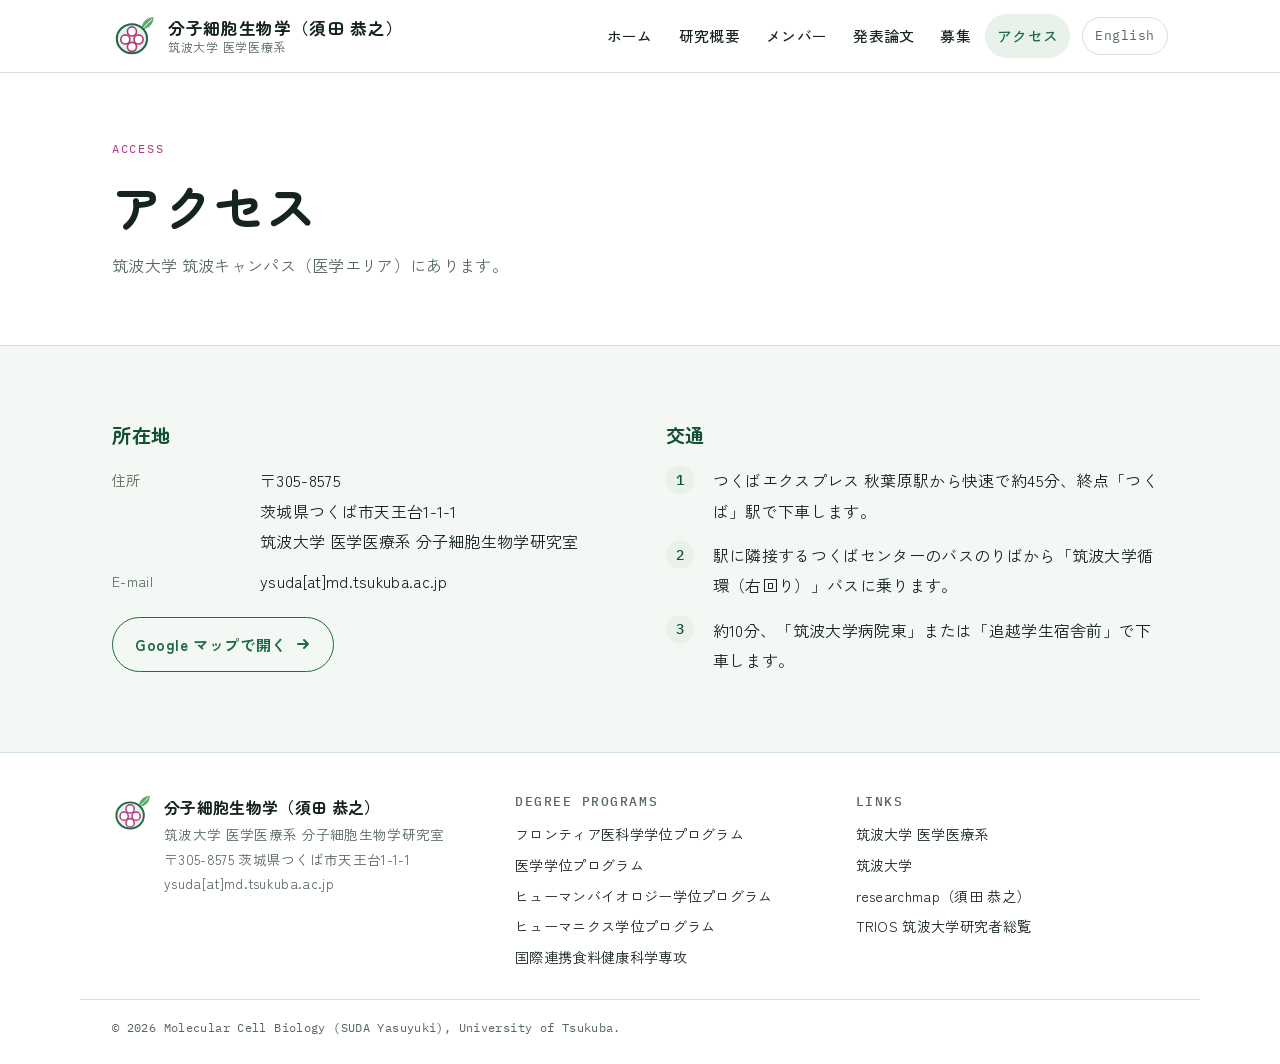
==== access.html @ 9ebbd8e5 "Add files via upload" ====
<!doctype html>
<html lang="ja">
<head>
<meta charset="utf-8">
<meta name="viewport" content="width=device-width, initial-scale=1, viewport-fit=cover">
<title>アクセス｜分子細胞生物学（須田 恭之）</title>
<meta name="claude:viewport-fit-sides" content="cover">
<meta name="description" content="筑波大学 医学医療系 分子細胞生物学（須田 恭之）。出芽酵母の配偶子形成をモデルに、細胞の若返りの仕組みを研究しています。">
<link rel="icon" href="favicon.svg" type="image/svg+xml">
<link rel="alternate" hreflang="en" href="access_en.html">
<link rel="preconnect" href="https://fonts.googleapis.com"><link rel="preconnect" href="https://fonts.gstatic.com" crossorigin><link rel="stylesheet" href="https://fonts.googleapis.com/css2?family=IBM+Plex+Mono:wght@400;500&family=Kosugi+Maru&family=Zen+Kaku+Gothic+New:wght@400;500;700&family=Zen+Maru+Gothic:wght@500;700&display=swap">
<link rel="stylesheet" href="style.css">
</head>
<body>
<a class="skip" href="#main">本文へスキップ</a>
<header class="site-header" data-menu="closed">
  <div class="wrap header-inner">
    <a class="brand" href="index.html"><svg class="brand-mark" viewBox="0 0 64 64" aria-hidden="true" focusable="false">
<path class="logo-leaf" d="M43.5 22.5C42.5 12 50 5.5 60.5 4.5C60.5 14.5 54 21.5 43.5 22.5Z"/>
<path class="logo-vein" d="M45.6 20.4Q52 13.2 58 7.6" fill="none" stroke-width="1.4" stroke-linecap="round"/>
<ellipse class="logo-cell" cx="29" cy="36" rx="22" ry="21" stroke-width="3"/>
<circle class="logo-spore" cx="29" cy="25.4" r="6.6" stroke-width="2.4"/>
<circle class="logo-spore" cx="19.4" cy="37" r="6.6" stroke-width="2.4"/>
<circle class="logo-spore" cx="38.6" cy="37" r="6.6" stroke-width="2.4"/>
<circle class="logo-spore" cx="29" cy="47.8" r="6.6" stroke-width="2.4"/>
</svg><span class="brand-text"><span class="brand-name">分子細胞生物学（須田 恭之）</span><span class="brand-sub">筑波大学 医学医療系</span></span></a>
    <button class="menu-btn" type="button" aria-controls="site-nav" aria-expanded="false" aria-label="メニュー"><svg class="i-open" viewBox="0 0 24 24" fill="none" stroke="currentColor" stroke-width="2" stroke-linecap="round" aria-hidden="true"><path d="M4 7h16M4 12h16M4 17h16"/></svg><svg class="i-close" viewBox="0 0 24 24" fill="none" stroke="currentColor" stroke-width="2" stroke-linecap="round" aria-hidden="true"><path d="M6 6l12 12M18 6L6 18"/></svg></button>
    <nav class="nav" id="site-nav" data-open="false" aria-label="メインメニュー">
      <ul class="nav-list"><li><a href="index.html">ホーム</a></li><li><a href="research.html">研究概要</a></li><li><a href="members.html">メンバー</a></li><li><a href="publications.html">発表論文</a></li><li><a href="join.html">募集</a></li><li><a href="access.html" aria-current="page">アクセス</a></li></ul>
      <a class="lang" href="access_en.html" hreflang="en" lang="en">English</a>
    </nav>
  </div>
</header>
<main id="main">
<section class="page-hero"><div class="wrap">
  <span class="eyebrow">Access</span><h1>アクセス</h1><p>筑波大学 筑波キャンパス（医学エリア）にあります。</p>
</div></section>
<section class="section"><div class="wrap cols-2">
  <div><h3 class="sub-title">所在地</h3>
    <dl class="dl">
      <dt>住所</dt><dd>〒305-8575<br>茨城県つくば市天王台1-1-1<br>筑波大学 医学医療系 分子細胞生物学研究室</dd>
      <dt>E-mail</dt><dd>ysuda[at]md.tsukuba.ac.jp</dd>
    </dl>
    <div class="btn-row" style="margin-top:20px"><a class="btn btn-ghost" href="https://www.google.com/maps/search/?api=1&query=%E7%AD%91%E6%B3%A2%E5%A4%A7%E5%AD%A6%20%E5%8C%BB%E5%AD%A6%E3%82%A8%E3%83%AA%E3%82%A2" target="_blank" rel="noopener">Google マップで開く <svg viewBox="0 0 16 16" fill="none" stroke="currentColor" stroke-width="2" stroke-linecap="round" stroke-linejoin="round" aria-hidden="true"><path d="M3 8h10M9 4l4 4-4 4"/></svg></a></div>
  </div>
  <div><h3 class="sub-title">交通</h3>
    <ol class="steps">
      <li><p>つくばエクスプレス 秋葉原駅から快速で約45分、終点「つくば」駅で下車します。</p></li>
      <li><p>駅に隣接するつくばセンターのバスのりばから「筑波大学循環（右回り）」バスに乗ります。</p></li>
      <li><p>約10分、「筑波大学病院東」または「追越学生宿舎前」で下車します。</p></li>
    </ol>
  </div>
</div></section>
</main>
<footer class="site-footer">
  <div class="wrap footer-grid">
    <div class="footer-brand"><svg class="brand-mark" viewBox="0 0 64 64" aria-hidden="true" focusable="false">
<path class="logo-leaf" d="M43.5 22.5C42.5 12 50 5.5 60.5 4.5C60.5 14.5 54 21.5 43.5 22.5Z"/>
<path class="logo-vein" d="M45.6 20.4Q52 13.2 58 7.6" fill="none" stroke-width="1.4" stroke-linecap="round"/>
<ellipse class="logo-cell" cx="29" cy="36" rx="22" ry="21" stroke-width="3"/>
<circle class="logo-spore" cx="29" cy="25.4" r="6.6" stroke-width="2.4"/>
<circle class="logo-spore" cx="19.4" cy="37" r="6.6" stroke-width="2.4"/>
<circle class="logo-spore" cx="38.6" cy="37" r="6.6" stroke-width="2.4"/>
<circle class="logo-spore" cx="29" cy="47.8" r="6.6" stroke-width="2.4"/>
</svg><address><strong>分子細胞生物学（須田 恭之）</strong>筑波大学 医学医療系 分子細胞生物学研究室<br>〒305-8575 茨城県つくば市天王台1-1-1<br>ysuda[at]md.tsukuba.ac.jp</address></div>
    <div class="footer-col"><h2>Degree programs</h2><ul><li><a href="https://www.md.tsukuba.ac.jp/FrontierSite/" target="_blank" rel="noopener">フロンティア医科学学位プログラム</a></li><li><a href="https://www.md.tsukuba.ac.jp/gradmed/" target="_blank" rel="noopener">医学学位プログラム</a></li><li><a href="https://hbp.tsukuba.ac.jp/" target="_blank" rel="noopener">ヒューマンバイオロジー学位プログラム</a></li><li><a href="https://g-sigma.edu.tsukuba.ac.jp/humanics/" target="_blank" rel="noopener">ヒューマニクス学位プログラム</a></li><li><a href="http://www.gip.tsukuba.ac.jp/" target="_blank" rel="noopener">国際連携食料健康科学専攻</a></li></ul></div>
    <div class="footer-col"><h2>Links</h2><ul><li><a href="https://www.md.tsukuba.ac.jp/top/" target="_blank" rel="noopener">筑波大学 医学医療系</a></li><li><a href="https://www.tsukuba.ac.jp/" target="_blank" rel="noopener">筑波大学</a></li><li><a href="https://researchmap.jp/yasu_suda/" target="_blank" rel="noopener">researchmap（須田 恭之）</a></li><li><a href="https://trios.tsukuba.ac.jp/researcher/0000003522" target="_blank" rel="noopener">TRIOS 筑波大学研究者総覧</a></li></ul></div>
  </div>
  <div class="wrap copyright">© 2026 Molecular Cell Biology (SUDA Yasuyuki), University of Tsukuba.</div>
</footer>
<script src="main.js"></script>
</body>
</html>
---- style.css ----
/* Layout: "specimen sheet" — calm white sheets on a pale leaf ground, one green identity,
   magenta used sparingly as in the lab's own two-colour micrographs (prospore membrane / septin). */
:root {
  --bg: #f4f8f4;
  --surface: #ffffff;
  --surface-2: #e8f2ea;
  --ink: #16241e;
  --muted: #55675d;
  --line: #d3e2d7;
  --green: #1e6a48;
  --green-strong: #134f35;
  --leaf: #5aad6c;
  --magenta: #b0397f;
  --on-green: #ffffff;
  --fig-bg: #ffffff;
  --fig-ink: #4b5c53;

  --font-display: "Zen Maru Gothic", "Hiragino Maru Gothic ProN", "Hiragino Sans", "Noto Sans JP", system-ui, sans-serif;
  --font-body: "Zen Kaku Gothic New", "Hiragino Sans", "Hiragino Kaku Gothic ProN", "Noto Sans JP", "Yu Gothic", system-ui, sans-serif;
  --font-mono: "IBM Plex Mono", ui-monospace, "SFMono-Regular", Menlo, Consolas, monospace;

  --step--1: 0.875rem;
  --step-0: 1rem;
  --step-1: 1.2rem;
  --step-2: 1.5rem;
  --step-3: clamp(1.75rem, 1.3rem + 1.6vw, 2.35rem);
  --step-4: clamp(2rem, 1.4rem + 2.6vw, 3.1rem);

  --wrap: 1120px;
  --radius: 14px;
}
@media (prefers-color-scheme: dark) {
  :root:not([data-theme="light"]) {
    --bg: #0d1612;
    --surface: #13201a;
    --surface-2: #1a2c24;
    --ink: #e3eee7;
    --muted: #9db2a6;
    --line: #293d33;
    --green: #82d1a0;
    --green-strong: #a9e2bd;
    --leaf: #6fc486;
    --magenta: #e88ac3;
    --on-green: #0d1612;
    --fig-bg: #ffffff;
    --fig-ink: #4b5c53;
    color-scheme: dark;
  }
}
:root[data-theme="dark"] {
  --bg: #0d1612;
  --surface: #13201a;
  --surface-2: #1a2c24;
  --ink: #e3eee7;
  --muted: #9db2a6;
  --line: #293d33;
  --green: #82d1a0;
  --green-strong: #a9e2bd;
  --leaf: #6fc486;
  --magenta: #e88ac3;
  --on-green: #0d1612;
  --fig-bg: #ffffff;
  --fig-ink: #4b5c53;
  color-scheme: dark;
}

*, *::before, *::after { box-sizing: border-box; }
html { -webkit-text-size-adjust: 100%; scroll-padding-top: 88px; }
body {
  margin: 0;
  background: var(--bg);
  color: var(--ink);
  font-family: var(--font-body);
  font-size: var(--step-0);
  line-height: 1.9;
  letter-spacing: 0.02em;
}
body::before {
  content: "";
  position: fixed;
  inset: 0 0 auto;
  height: env(safe-area-inset-top, 0px);
  z-index: 60;
  background: var(--surface);
}
img { max-width: 100%; height: auto; display: block; }
a { color: var(--green); text-underline-offset: 0.2em; text-decoration-thickness: 1px; }
a:hover { color: var(--green-strong); }
:focus-visible { outline: 3px solid var(--leaf); outline-offset: 2px; border-radius: 4px; }
h1, h2, h3, h4 { font-family: var(--font-display); line-height: 1.4; text-wrap: balance; margin: 0; letter-spacing: 0.03em; }
p { margin: 0; }
ul, ol { margin: 0; padding: 0; }

.skip {
  position: absolute; left: 12px; top: -48px; z-index: 100;
  background: var(--green); color: var(--on-green); padding: 8px 14px; border-radius: 8px;
}
.skip:focus { top: calc(8px + env(safe-area-inset-top, 0px)); }

.wrap {
  max-width: var(--wrap);
  margin-inline: auto;
  padding-left: max(16px, env(safe-area-inset-left, 0px));
  padding-right: max(16px, env(safe-area-inset-right, 0px));
}
@media (min-width: 720px) {
  .wrap {
    padding-left: max(32px, env(safe-area-inset-left, 0px));
    padding-right: max(32px, env(safe-area-inset-right, 0px));
  }
}

/* ---------- Header ---------- */
.site-header {
  position: sticky;
  top: env(safe-area-inset-top, 0px);
  z-index: 50;
  background: var(--surface);
  border-bottom: 1px solid var(--line);
}
.header-inner {
  display: flex; align-items: center; justify-content: space-between; gap: 16px;
  min-height: 72px;
}
.brand { display: flex; align-items: center; gap: 12px; text-decoration: none; color: var(--ink); min-width: 0; }
.brand:hover { color: var(--ink); }
.brand-mark { width: 44px; height: 44px; flex: none; }
.brand-text { display: flex; flex-direction: column; line-height: 1.35; min-width: 0; }
.brand-name { font-family: var(--font-display); font-weight: 700; font-size: 1.05rem; letter-spacing: 0.04em; }
.brand-sub { font-size: 0.75rem; color: var(--muted); letter-spacing: 0.06em; }

.nav { display: flex; align-items: center; gap: 4px; }
.nav-list { display: flex; list-style: none; gap: 2px; }
.nav-list a {
  display: block; padding: 8px 12px; border-radius: 999px;
  color: var(--ink); text-decoration: none; font-size: 0.92rem; font-weight: 500; white-space: nowrap;
}
.nav-list a:hover { background: var(--surface-2); color: var(--green-strong); }
.nav-list a[aria-current="page"] { color: var(--green); background: var(--surface-2); }
.lang {
  margin-left: 8px; padding: 6px 12px; border: 1px solid var(--line); border-radius: 999px;
  font-size: 0.8rem; font-family: var(--font-mono); text-decoration: none; color: var(--muted); letter-spacing: 0.04em; white-space: nowrap;
}
.lang:hover { border-color: var(--green); color: var(--green); }
.menu-btn {
  display: none; width: 44px; height: 44px; border: 1px solid var(--line); border-radius: 12px;
  background: var(--surface); color: var(--ink); cursor: pointer; align-items: center; justify-content: center;
}
.menu-btn svg { width: 22px; height: 22px; }
.menu-btn .i-close { display: none; }

@media (max-width: 1120px) {
  .menu-btn { display: inline-flex; }
  .nav {
    position: absolute; left: 0; right: 0; top: 100%;
    flex-direction: column; align-items: stretch; gap: 0;
    background: var(--surface); border-bottom: 1px solid var(--line);
    padding: 8px max(16px, env(safe-area-inset-right, 0px)) 16px max(16px, env(safe-area-inset-left, 0px));
    box-shadow: 0 12px 24px -16px rgb(0 0 0 / 0.25);
  }
  .nav[data-open="false"] { display: none; }
  .nav-list { flex-direction: column; }
  .nav-list a { border-radius: 10px; padding: 12px 14px; font-size: 1rem; }
  .lang { align-self: flex-start; margin: 10px 0 0 14px; }
  .site-header[data-menu="open"] .i-open { display: none; }
  .site-header[data-menu="open"] .i-close { display: block; }
}
@media (min-width: 1121px) {
  .nav[data-open] { display: flex; }
}

/* ---------- Generic sections ---------- */
main { display: block; }
.section { padding-block: clamp(48px, 6vw, 88px); }
.section + .section { border-top: 1px solid var(--line); }
.section-head { display: flex; flex-direction: column; gap: 6px; margin-bottom: clamp(24px, 3vw, 40px); }
.eyebrow {
  font-family: var(--font-mono); font-size: 0.78rem; letter-spacing: 0.14em; text-transform: uppercase;
  color: var(--magenta);
}
.section-title { font-size: var(--step-3); font-weight: 700; }
.lead { font-size: var(--step-1); color: var(--ink); max-width: 40em; line-height: 1.85; }
.prose { max-width: 42em; display: flex; flex-direction: column; gap: 1em; }
.prose strong { color: var(--green-strong); font-weight: 700; }
.muted { color: var(--muted); }

.page-hero { background: var(--surface); border-bottom: 1px solid var(--line); }
.page-hero .wrap { padding-block: clamp(36px, 5vw, 64px); display: flex; flex-direction: column; gap: 10px; }
.page-hero h1 { font-size: var(--step-4); font-weight: 700; }
.page-hero p { color: var(--muted); max-width: 44em; }

.btn-row { display: flex; flex-wrap: wrap; gap: 12px; }
.btn {
  display: inline-flex; align-items: center; gap: 8px;
  padding: 12px 22px; border-radius: 999px; font-weight: 700; font-size: 0.95rem;
  text-decoration: none; border: 1.5px solid var(--green); letter-spacing: 0.04em;
}
.btn-primary { background: var(--green); color: var(--on-green); }
.btn-primary:hover { background: var(--green-strong); border-color: var(--green-strong); color: var(--on-green); }
.btn-ghost { color: var(--green); background: transparent; }
.btn-ghost:hover { background: var(--surface-2); }
.btn svg { width: 16px; height: 16px; }

/* ---------- Home hero ---------- */
.hero { background: var(--surface); border-bottom: 1px solid var(--line); overflow: hidden; }
.hero-grid {
  display: grid; gap: clamp(28px, 4vw, 56px); align-items: center;
  padding-block: clamp(40px, 6vw, 84px);
}
@media (min-width: 900px) { .hero-grid { grid-template-columns: 1.2fr 0.8fr; } }
.hero-copy { display: flex; flex-direction: column; gap: 20px; min-width: 0; }
.hero-org { font-size: clamp(1.25rem, 0.9rem + 1.4vw, 1.8rem); color: var(--muted); letter-spacing: 0.06em; line-height: 1.5; }
.hero-org b { color: var(--green); font-weight: 700; }
.hero h1 { font-size: var(--step-4); font-weight: 700; line-height: 1.35; }
.hero h1 .accent { color: var(--green); }
.nw { white-space: nowrap; }
.hero-sub { font-size: var(--step-1); color: var(--muted); }

.figure {
  margin: 0; background: var(--fig-bg); border: 1px solid var(--line); border-radius: var(--radius);
  padding: clamp(12px, 2vw, 20px); display: flex; flex-direction: column; gap: 10px; min-width: 0;
}
.figure img { width: 100%; border-radius: 6px; }
.figure figcaption {
  font-size: var(--step--1); color: var(--fig-ink); display: flex; align-items: center; gap: 12px; flex-wrap: wrap;
  line-height: 1.6;
}

/* ---------- Home: about ---------- */
.about-grid { display: grid; gap: clamp(28px, 4vw, 56px); }
@media (min-width: 900px) { .about-grid { grid-template-columns: 1.2fr 1fr; align-items: start; } }
.views { display: flex; flex-direction: column; gap: 16px; }
.view {
  background: var(--surface); border: 1px solid var(--line); border-radius: var(--radius);
  padding: 22px 24px; display: flex; flex-direction: column; gap: 8px;
}
.view-label { font-family: var(--font-mono); font-size: 0.75rem; letter-spacing: 0.12em; color: var(--magenta); text-transform: uppercase; }
.view h3 { font-size: var(--step-1); color: var(--green-strong); }
.view p { color: var(--muted); font-size: 0.95rem; line-height: 1.8; }

.chips { display: flex; flex-wrap: wrap; gap: 8px; list-style: none; }
.chips li {
  padding: 4px 12px; border-radius: 999px; background: var(--surface-2); color: var(--green-strong);
  font-size: 0.85rem; font-weight: 500;
}
.kw { margin-top: 28px; display: flex; flex-direction: column; gap: 10px; }
.kw-title { font-size: 0.85rem; color: var(--muted); letter-spacing: 0.08em; }

/* ---------- News ---------- */
.news { list-style: none; border-top: 1px solid var(--line); }
.news li {
  display: grid; grid-template-columns: 7.5em 1fr; gap: 16px; padding: 16px 4px;
  border-bottom: 1px solid var(--line); align-items: baseline;
}
.news time { font-family: var(--font-mono); font-size: 0.85rem; color: var(--muted); font-variant-numeric: tabular-nums; }
.news .tag {
  display: inline-block; font-size: 0.72rem; padding: 1px 8px; border-radius: 4px; margin-right: 8px;
  border: 1px solid var(--green); color: var(--green); vertical-align: 2px; letter-spacing: 0.06em;
}
.news .tag.paper { border-color: var(--magenta); color: var(--magenta); }
@media (max-width: 560px) { .news li { grid-template-columns: 1fr; gap: 2px; } }

/* ---------- Join band ---------- */
.band { background: var(--green); color: var(--on-green); }
.band .wrap { padding-block: clamp(40px, 5vw, 64px); display: grid; gap: 24px; }
@media (min-width: 900px) { .band .wrap { grid-template-columns: 1.3fr 1fr; align-items: center; } }
.band h2 { font-size: var(--step-3); }
.band p { opacity: 0.92; }
.band .btn { background: var(--on-green); color: var(--green); border-color: var(--on-green); }
.band .btn:hover { opacity: 0.9; color: var(--green); }
.band-programs { list-style: none; display: flex; flex-direction: column; gap: 6px; font-size: 0.95rem; }
.band-programs li { display: flex; gap: 10px; align-items: baseline; }
.band-programs li::before { content: ""; width: 8px; height: 8px; border-radius: 50%; background: var(--on-green); opacity: 0.7; flex: none; transform: translateY(-1px); }

/* ---------- Research ---------- */
.theme { display: grid; gap: clamp(24px, 3.5vw, 48px); padding-block: clamp(40px, 5vw, 72px); border-top: 1px solid var(--line); }
.theme:first-of-type { border-top: 0; }
@media (min-width: 960px) {
  .theme { grid-template-columns: 1fr 1fr; align-items: start; }
  .theme.flip .theme-text { order: 2; }
  .theme.single { grid-template-columns: 1fr; }
}
.theme-text { display: flex; flex-direction: column; gap: 14px; min-width: 0; }
.theme-num { font-family: var(--font-mono); font-size: 0.8rem; color: var(--magenta); letter-spacing: 0.12em; }
.theme h2 { font-size: var(--step-2); }
.theme h2 small { display: block; font-family: var(--font-body); font-size: 0.85rem; color: var(--muted); font-weight: 400; letter-spacing: 0.04em; margin-top: 4px; }
.question {
  font-family: var(--font-display); font-weight: 700; color: var(--green-strong);
  font-size: 1.05rem; border-left: 3px solid var(--leaf); padding-left: 14px; line-height: 1.7;
}
.refs { list-style: none; display: flex; flex-direction: column; gap: 6px; font-size: 0.88rem; color: var(--muted); }
.refs li { padding-left: 1.7em; position: relative; line-height: 1.6; }
.refs li::before { content: "—"; position: absolute; left: 0; color: var(--leaf); }
.refs i { font-style: italic; }

.grants { list-style: none; display: grid; gap: 12px; }
@media (min-width: 760px) { .grants { grid-template-columns: 1fr 1fr; } }
.grants li {
  background: var(--surface); border: 1px solid var(--line); border-radius: 12px; padding: 16px 18px;
  display: flex; flex-direction: column; gap: 4px;
}
.grants .g-meta { font-size: 0.8rem; color: var(--muted); font-family: var(--font-mono); letter-spacing: 0.02em; }
.grants .g-title { font-weight: 500; line-height: 1.6; }

/* ---------- Members ---------- */
.pi { display: grid; gap: clamp(24px, 4vw, 48px); }
@media (min-width: 820px) { .pi { grid-template-columns: 240px 1fr; align-items: start; } }
.pi-photo { border-radius: var(--radius); overflow: hidden; border: 1px solid var(--line); max-width: 240px; background: var(--fig-bg); }
.pi-photo img { width: 100%; }
.pi-body { display: flex; flex-direction: column; gap: 18px; min-width: 0; }
.pi-role { font-size: 0.9rem; color: var(--magenta); letter-spacing: 0.1em; font-family: var(--font-mono); }
.pi-name { font-size: var(--step-3); font-family: "Kosugi Maru", var(--font-display); font-weight: 400; letter-spacing: 0.06em; }
.pi-name .pi-title { font-size: 0.67em; margin-left: 0.6em; letter-spacing: 0.08em; white-space: nowrap; }
.pi-name .pi-en { display: block; font-size: 1rem; color: var(--muted); font-family: var(--font-body); font-weight: 400; letter-spacing: 0.08em; margin-top: 2px; }
.dl { display: grid; grid-template-columns: 8em 1fr; gap: 10px 20px; margin: 0; }
.dl dt { color: var(--muted); font-size: 0.88rem; padding-top: 2px; }
.dl dd { margin: 0; min-width: 0; overflow-wrap: anywhere; }
@media (max-width: 560px) { .dl { grid-template-columns: 1fr; gap: 2px; } .dl dd { margin-bottom: 10px; } }

.timeline { list-style: none; border-left: 2px solid var(--line); display: flex; flex-direction: column; gap: 12px; margin-left: 6px; }
.timeline li { padding-left: 20px; position: relative; display: grid; grid-template-columns: 9.5em 1fr; gap: 12px; }
.timeline li::before { content: ""; position: absolute; left: -7px; top: 0.7em; width: 12px; height: 12px; border-radius: 50%; background: var(--surface); border: 2px solid var(--leaf); }
.timeline time { font-family: var(--font-mono); font-size: 0.85rem; color: var(--muted); font-variant-numeric: tabular-nums; padding-top: 2px; }
@media (max-width: 560px) { .timeline li { grid-template-columns: 1fr; gap: 0; } }

.cols-2 { display: grid; gap: clamp(28px, 4vw, 56px); }
@media (min-width: 900px) { .cols-2 { grid-template-columns: 1fr 1fr; } }
.sub-title { font-size: var(--step-1); margin-bottom: 16px; color: var(--green-strong); }

.note-box {
  background: var(--surface-2); border-radius: var(--radius); padding: 24px 26px;
  display: flex; flex-direction: column; gap: 12px;
}

/* ---------- Publications ---------- */
.featured { display: grid; gap: 16px; }
@media (min-width: 820px) { .featured { grid-template-columns: 1fr 1fr; } }
.feat {
  background: var(--surface); border: 1px solid var(--line); border-radius: var(--radius);
  padding: 22px 24px; display: flex; flex-direction: column; gap: 10px;
}
.feat-journal { font-family: var(--font-mono); font-size: 0.8rem; color: var(--magenta); letter-spacing: 0.04em; }
.feat h3 { font-size: 1.02rem; line-height: 1.6; font-family: var(--font-body); font-weight: 700; }
.feat p { color: var(--muted); font-size: 0.92rem; line-height: 1.8; }
.feat a { font-size: 0.88rem; }

.filters { display: flex; flex-wrap: wrap; gap: 8px; margin-bottom: 24px; }
.filters button {
  font: inherit; font-size: 0.9rem; padding: 6px 16px; border-radius: 999px; cursor: pointer;
  border: 1px solid var(--line); background: var(--surface); color: var(--ink);
}
.filters button[aria-pressed="true"] { background: var(--green); border-color: var(--green); color: var(--on-green); }
.filters .count { font-family: var(--font-mono); font-size: 0.8em; opacity: 0.75; margin-left: 4px; }

.year-group { display: grid; gap: 12px; padding-block: 18px; border-top: 1px solid var(--line); }
@media (min-width: 760px) { .year-group { grid-template-columns: 6em 1fr; gap: 24px; } }
.year { font-family: var(--font-mono); font-size: 1.1rem; color: var(--green); font-weight: 500; }
.pubs { list-style: none; display: flex; flex-direction: column; gap: 16px; min-width: 0; }
.pub { display: grid; grid-template-columns: 2.6em 1fr; gap: 8px; line-height: 1.7; font-size: 0.95rem; }
.pub-no { font-family: var(--font-mono); color: var(--muted); font-size: 0.82rem; padding-top: 3px; font-variant-numeric: tabular-nums; }
.pub-body { min-width: 0; overflow-wrap: anywhere; }
.pub-authors { color: var(--muted); font-size: 0.88rem; }
.pub-authors b { color: var(--ink); font-weight: 700; }
.pub-title { display: block; font-weight: 500; }
.pub-meta { font-size: 0.88rem; color: var(--muted); }
.pub-meta i { color: var(--ink); }
.pub-type {
  display: inline-block; font-size: 0.7rem; padding: 0 7px; border-radius: 4px; margin-left: 6px;
  border: 1px solid var(--magenta); color: var(--magenta); vertical-align: 1px; letter-spacing: 0.04em;
}
.pub-link { font-family: var(--font-mono); font-size: 0.8rem; margin-left: 6px; }

/* ---------- Join ---------- */
.table-wrap { overflow-x: auto; border: 1px solid var(--line); border-radius: var(--radius); background: var(--surface); }
table { border-collapse: collapse; width: 100%; min-width: 620px; font-size: 0.95rem; }
th, td { text-align: left; padding: 14px 18px; border-bottom: 1px solid var(--line); vertical-align: top; line-height: 1.6; }
th { font-size: 0.82rem; color: var(--muted); font-weight: 500; background: var(--surface-2); letter-spacing: 0.06em; }
tr:last-child td { border-bottom: 0; }
td a { font-weight: 500; }

.learn { display: grid; gap: 16px; list-style: none; }
@media (min-width: 820px) { .learn { grid-template-columns: repeat(3, 1fr); } }
.learn li { background: var(--surface); border: 1px solid var(--line); border-radius: var(--radius); padding: 22px; display: flex; flex-direction: column; gap: 8px; }
.learn h3 { font-size: 1.05rem; color: var(--green-strong); }
.learn p { color: var(--muted); font-size: 0.92rem; line-height: 1.8; }

.contact {
  display: flex; flex-wrap: wrap; align-items: center; gap: 12px 16px;
  background: var(--surface); border: 1px solid var(--line); border-radius: var(--radius); padding: 18px 22px;
}
.contact code { font-family: var(--font-mono); font-size: 1rem; color: var(--ink); overflow-wrap: anywhere; }
.copy-btn {
  font: inherit; font-size: 0.85rem; padding: 6px 14px; border-radius: 999px; cursor: pointer;
  border: 1px solid var(--green); color: var(--green); background: transparent;
}
.copy-btn:hover { background: var(--surface-2); }

/* ---------- Access ---------- */
.steps { list-style: none; display: flex; flex-direction: column; gap: 14px; counter-reset: s; }
.steps li { display: grid; grid-template-columns: 2.2em 1fr; gap: 12px; align-items: start; counter-increment: s; }
.steps li::before {
  content: counter(s); width: 2em; height: 2em; border-radius: 50%; background: var(--surface-2); color: var(--green-strong);
  display: grid; place-items: center; font-family: var(--font-mono); font-size: 0.9rem; font-weight: 500;
}

/* ---------- Footer ---------- */
.site-footer { background: var(--surface); border-top: 1px solid var(--line); margin-top: 0; }
.footer-grid { display: grid; gap: 28px; padding-block: 40px 28px; }
@media (min-width: 900px) { .footer-grid { grid-template-columns: 1.2fr 1fr 1fr; } }
.footer-brand { display: flex; gap: 12px; align-items: flex-start; }
.footer-brand .brand-mark { width: 40px; height: 40px; }
.footer-brand address { font-style: normal; font-size: 0.85rem; color: var(--muted); line-height: 1.8; }
.footer-brand strong { display: block; color: var(--ink); font-family: var(--font-display); font-size: 1rem; }
.footer-col h2 { font-size: 0.8rem; font-family: var(--font-mono); letter-spacing: 0.12em; color: var(--muted); text-transform: uppercase; margin-bottom: 10px; font-weight: 500; }
.footer-col ul { list-style: none; display: flex; flex-direction: column; gap: 4px; font-size: 0.88rem; }
.footer-col a { color: var(--ink); text-decoration: none; }
.footer-col a:hover { color: var(--green); text-decoration: underline; }
.copyright { border-top: 1px solid var(--line); padding-block: 16px 24px; font-size: 0.78rem; color: var(--muted); font-family: var(--font-mono); letter-spacing: 0.03em; }

/* Logo colours (inline SVG) */
.logo-cell { fill: var(--surface-2); stroke: var(--green); }
.logo-spore { fill: var(--surface); stroke: var(--magenta); }
.logo-leaf { fill: var(--leaf); }
.logo-vein { stroke: var(--surface); }

@media (prefers-reduced-motion: reduce) {
  * { scroll-behavior: auto !important; transition: none !important; animation: none !important; }
}

/* Lab member cards (rendered only when MEMBERS has entries) */
.member-group + .member-group { margin-top: 32px; }
.member-grid { list-style: none; display: grid; gap: 16px; grid-template-columns: repeat(auto-fill, minmax(240px, 1fr)); }
.member {
  background: var(--surface); border: 1px solid var(--line); border-radius: var(--radius);
  padding: 18px; display: flex; gap: 14px; align-items: flex-start;
}
.member img, .member-initial { width: 64px; height: 64px; border-radius: 50%; object-fit: cover; flex: none; }
.member-initial { display: grid; place-items: center; background: var(--surface-2); color: var(--green-strong); font-family: var(--font-display); font-weight: 700; font-size: 1.4rem; }
.member h4 { font-size: 1.05rem; }
.member-role { font-size: 0.78rem; color: var(--magenta); letter-spacing: 0.06em; }
.member-sub { display: block; font-size: 0.82rem; color: var(--muted); }
.member p { font-size: 0.88rem; color: var(--muted); margin-top: 4px; line-height: 1.7; }

/* Hero animation (sporulation) */
.figure-anim { align-items: center; }
.figure-anim figcaption { align-self: stretch; }
.anim-frame { position: relative; width: min(100%, 320px); }
.anim-frame video { display: block; width: 100%; height: auto; aspect-ratio: 576 / 770; }
.anim-toggle {
  position: absolute; right: 0; bottom: 0;
  font: inherit; font-size: 0.75rem; line-height: 1.4; padding: 4px 12px; border-radius: 999px; cursor: pointer;
  border: 1px solid var(--fig-ink); background: var(--fig-bg); color: var(--fig-ink);
}
.anim-toggle:hover { background: #eef4ef; }

/* Press releases */
.press-list { list-style: none; border-top: 1px solid var(--line); }
.press-list li { display: grid; grid-template-columns: 7.5em 1fr; gap: 16px; padding: 14px 4px; border-bottom: 1px solid var(--line); align-items: baseline; }
.press-list time { font-family: var(--font-mono); font-size: 0.85rem; color: var(--muted); font-variant-numeric: tabular-nums; }
.press-list a { font-weight: 500; line-height: 1.7; }
.press-meta { display: block; font-size: 0.85rem; color: var(--muted); margin-top: 2px; }
@media (max-width: 560px) { .press-list li { grid-template-columns: 1fr; gap: 2px; } }
.feat-links { display: flex; flex-wrap: wrap; gap: 6px 18px; margin-top: auto; }
.feat-links a { font-size: 0.88rem; }
.pub-pr { white-space: nowrap; }

.pub-collab { display: block; font-size: 0.82rem; color: var(--green-strong); margin-top: 2px; }
.pub-collab::before { content: ""; display: inline-block; width: 6px; height: 6px; border-radius: 50%; background: var(--leaf); margin-right: 8px; vertical-align: 2px; }
.pub-legend { font-size: 0.85rem; color: var(--muted); margin-bottom: 14px; }
.pub-legend b { color: var(--ink); }

/* Filter buttons + corresponding-author legend on one row, legend at the right end */
.list-toolbar { display: flex; flex-wrap: wrap; align-items: flex-end; justify-content: space-between; gap: 10px 24px; margin-bottom: 14px; }
.list-toolbar .filters { margin-bottom: 0; }
.list-toolbar .pub-legend { margin: 0 0 0 auto; text-align: right; }
@media (max-width: 560px) { .list-toolbar .pub-legend { margin-left: 0; text-align: left; } }
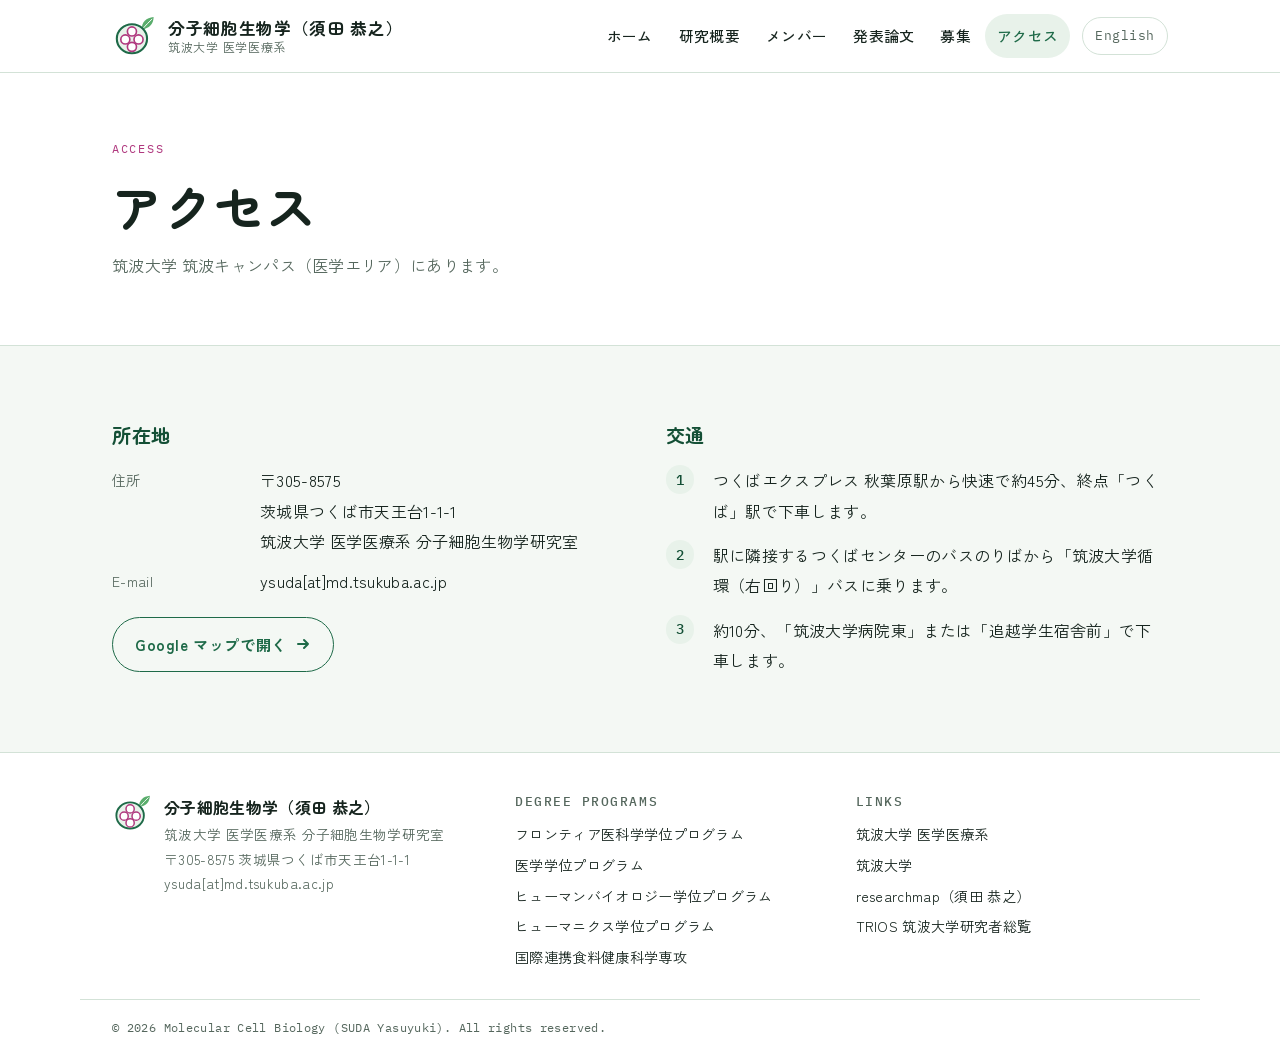
==== commit 63c50c21: "Add files via upload 文章を修正" ====
--- a/access.html
+++ b/access.html
@@ -66,7 +66,7 @@
     <div class="footer-col"><h2>Degree programs</h2><ul><li><a href="https://www.md.tsukuba.ac.jp/FrontierSite/" target="_blank" rel="noopener">フロンティア医科学学位プログラム</a></li><li><a href="https://www.md.tsukuba.ac.jp/gradmed/" target="_blank" rel="noopener">医学学位プログラム</a></li><li><a href="https://hbp.tsukuba.ac.jp/" target="_blank" rel="noopener">ヒューマンバイオロジー学位プログラム</a></li><li><a href="https://g-sigma.edu.tsukuba.ac.jp/humanics/" target="_blank" rel="noopener">ヒューマニクス学位プログラム</a></li><li><a href="http://www.gip.tsukuba.ac.jp/" target="_blank" rel="noopener">国際連携食料健康科学専攻</a></li></ul></div>
     <div class="footer-col"><h2>Links</h2><ul><li><a href="https://www.md.tsukuba.ac.jp/top/" target="_blank" rel="noopener">筑波大学 医学医療系</a></li><li><a href="https://www.tsukuba.ac.jp/" target="_blank" rel="noopener">筑波大学</a></li><li><a href="https://researchmap.jp/yasu_suda/" target="_blank" rel="noopener">researchmap（須田 恭之）</a></li><li><a href="https://trios.tsukuba.ac.jp/researcher/0000003522" target="_blank" rel="noopener">TRIOS 筑波大学研究者総覧</a></li></ul></div>
   </div>
-  <div class="wrap copyright">© 2026 Molecular Cell Biology (SUDA Yasuyuki), University of Tsukuba.</div>
+  <div class="wrap copyright">© 2026 Molecular Cell Biology (SUDA Yasuyuki). All rights reserved.</div>
 </footer>
 <script src="main.js"></script>
 </body>
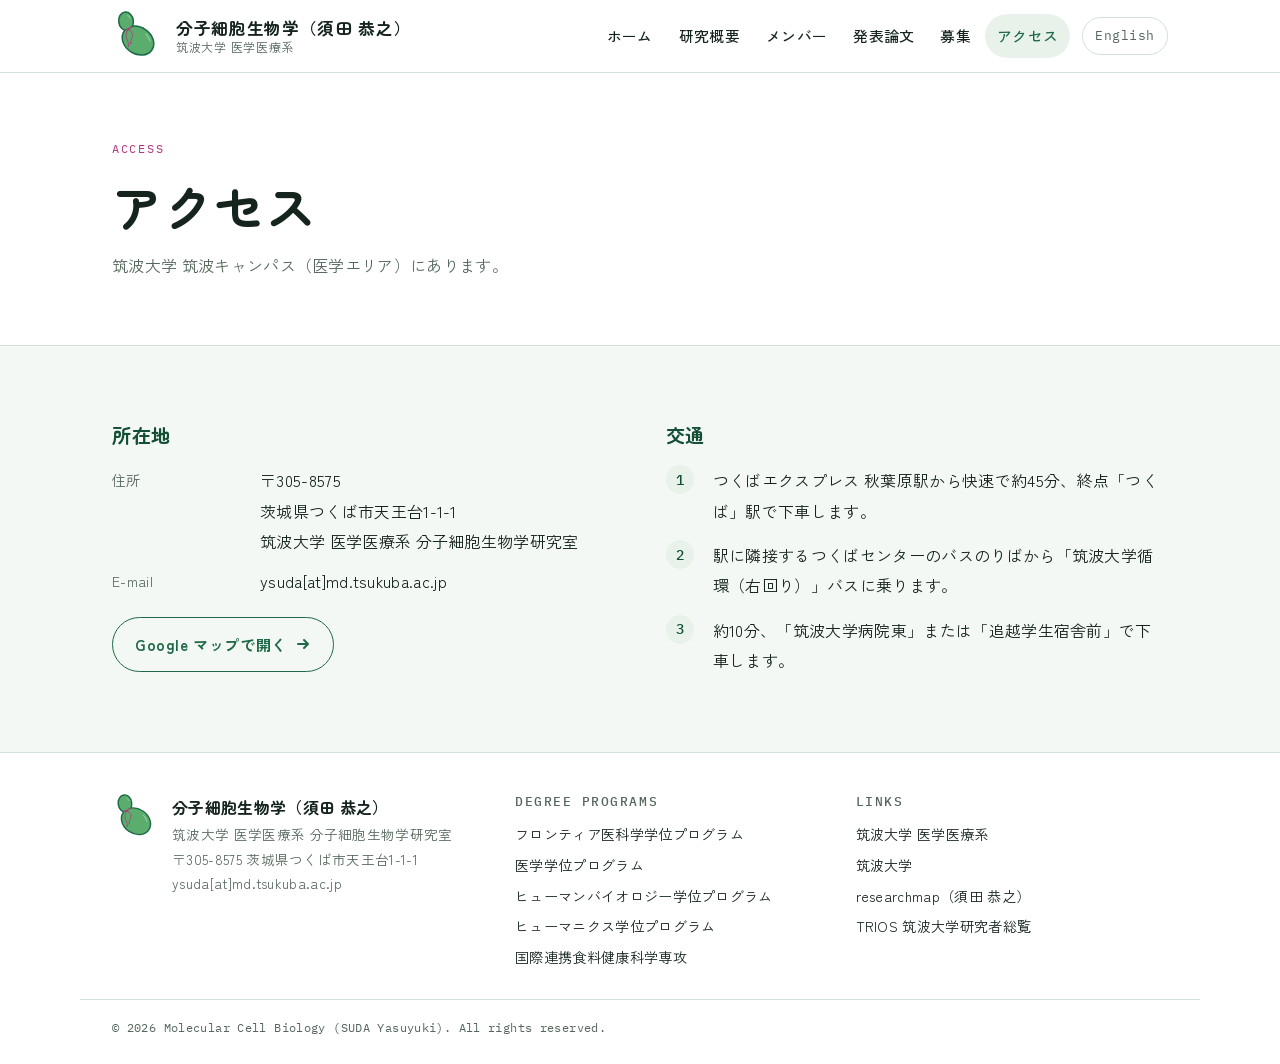
==== commit 5f7fcf2b: "Add files via upload" ====
--- a/access.html
+++ b/access.html
@@ -15,14 +15,17 @@
 <a class="skip" href="#main">本文へスキップ</a>
 <header class="site-header" data-menu="closed">
   <div class="wrap header-inner">
-    <a class="brand" href="index.html"><svg class="brand-mark" viewBox="0 0 64 64" aria-hidden="true" focusable="false">
-<path class="logo-leaf" d="M43.5 22.5C42.5 12 50 5.5 60.5 4.5C60.5 14.5 54 21.5 43.5 22.5Z"/>
-<path class="logo-vein" d="M45.6 20.4Q52 13.2 58 7.6" fill="none" stroke-width="1.4" stroke-linecap="round"/>
-<ellipse class="logo-cell" cx="29" cy="36" rx="22" ry="21" stroke-width="3"/>
-<circle class="logo-spore" cx="29" cy="25.4" r="6.6" stroke-width="2.4"/>
-<circle class="logo-spore" cx="19.4" cy="37" r="6.6" stroke-width="2.4"/>
-<circle class="logo-spore" cx="38.6" cy="37" r="6.6" stroke-width="2.4"/>
-<circle class="logo-spore" cx="29" cy="47.8" r="6.6" stroke-width="2.4"/>
+    <a class="brand" href="index.html"><svg class="brand-mark" aria-hidden="true" focusable="false" xmlns="http://www.w3.org/2000/svg" viewBox="-55.75 -37.41 305.65 305.65">
+<g>
+<g fill="#1e6a48" stroke="#1e6a48" stroke-width="18.0" stroke-linejoin="round"><ellipse cx="26.617439823902934" cy="28.646310215102698" rx="38.78" ry="49.65" transform="rotate(-7.082 26.617439823902934 28.646310215102698)"/><ellipse cx="97.07" cy="142.35" rx="93.93" ry="74.01" transform="rotate(34.011 97.07 142.35)"/></g>
+<g fill="#5aad6c"><ellipse cx="26.617439823902934" cy="28.646310215102698" rx="38.78" ry="49.65" transform="rotate(-7.082 26.617439823902934 28.646310215102698)"/><ellipse cx="97.07" cy="142.35" rx="93.93" ry="74.01" transform="rotate(34.011 97.07 142.35)"/></g>
+<path d="M142.41 103.08 L143.97 104.59 L145.48 106.13 L146.95 107.70 L148.38 109.31 L149.77 110.93 L151.11 112.59 L152.41 114.27 L153.66 115.98 L154.86 117.70 L156.01 119.45 L157.11 121.22 L158.16 123.00 L159.16 124.80 L160.11 126.62 L161.01 128.45 L161.85 130.29 L162.63 132.14 L163.36 134.00 L164.03 135.87 L164.65 137.74 L165.21 139.62 L165.71 141.50 L166.16 143.38 L166.54 145.26" fill="none" stroke="#ffffff" stroke-opacity="0.35" stroke-width="7" stroke-linecap="round"/><path d="M35.99 -5.21 L36.78 -4.79 L37.56 -4.34 L38.33 -3.86 L39.09 -3.35 L39.84 -2.82 L40.58 -2.26 L41.31 -1.68 L42.02 -1.07 L42.73 -0.43 L43.42 0.23 L44.09 0.91 L44.75 1.62 L45.39 2.35 L46.02 3.10 L46.64 3.88 L47.23 4.67 L47.81 5.49 L48.37 6.32 L48.91 7.18 L49.43 8.05 L49.94 8.94 L50.42 9.85 L50.88 10.77 L51.33 11.71" fill="none" stroke="#ffffff" stroke-opacity="0.35" stroke-width="6" stroke-linecap="round"/>
+<path d="M24.64 78.68Q45.01 76.49 58.25 60.86" fill="none" stroke="#b0397f" stroke-width="8" stroke-linecap="round"/>
+<path d="M36.36 79.24C26.36 94.24 24.36 116.24 30.36 132.24C35.36 144.24 42.36 152.24 40.36 166.24" fill="none" stroke="#b0397f" stroke-width="5" stroke-linecap="round"/>
+<path d="M41.36 79.24C58.36 84.24 68.36 100.24 64.36 118.24C61.36 130.24 52.36 136.24 54.36 150.24" fill="none" stroke="#b0397f" stroke-width="5" stroke-linecap="round"/>
+<ellipse cx="38.36" cy="76.24" rx="7.4" ry="6.2" fill="#b0397f"/>
+<path d="M40.36 164.24l-5 14h10z" fill="#b0397f"/><path d="M54.36 148.24l-5 14h10z" fill="#b0397f"/>
+</g>
 </svg><span class="brand-text"><span class="brand-name">分子細胞生物学（須田 恭之）</span><span class="brand-sub">筑波大学 医学医療系</span></span></a>
     <button class="menu-btn" type="button" aria-controls="site-nav" aria-expanded="false" aria-label="メニュー"><svg class="i-open" viewBox="0 0 24 24" fill="none" stroke="currentColor" stroke-width="2" stroke-linecap="round" aria-hidden="true"><path d="M4 7h16M4 12h16M4 17h16"/></svg><svg class="i-close" viewBox="0 0 24 24" fill="none" stroke="currentColor" stroke-width="2" stroke-linecap="round" aria-hidden="true"><path d="M6 6l12 12M18 6L6 18"/></svg></button>
     <nav class="nav" id="site-nav" data-open="false" aria-label="メインメニュー">
@@ -54,14 +57,17 @@
 </main>
 <footer class="site-footer">
   <div class="wrap footer-grid">
-    <div class="footer-brand"><svg class="brand-mark" viewBox="0 0 64 64" aria-hidden="true" focusable="false">
-<path class="logo-leaf" d="M43.5 22.5C42.5 12 50 5.5 60.5 4.5C60.5 14.5 54 21.5 43.5 22.5Z"/>
-<path class="logo-vein" d="M45.6 20.4Q52 13.2 58 7.6" fill="none" stroke-width="1.4" stroke-linecap="round"/>
-<ellipse class="logo-cell" cx="29" cy="36" rx="22" ry="21" stroke-width="3"/>
-<circle class="logo-spore" cx="29" cy="25.4" r="6.6" stroke-width="2.4"/>
-<circle class="logo-spore" cx="19.4" cy="37" r="6.6" stroke-width="2.4"/>
-<circle class="logo-spore" cx="38.6" cy="37" r="6.6" stroke-width="2.4"/>
-<circle class="logo-spore" cx="29" cy="47.8" r="6.6" stroke-width="2.4"/>
+    <div class="footer-brand"><svg class="brand-mark" aria-hidden="true" focusable="false" xmlns="http://www.w3.org/2000/svg" viewBox="-55.75 -37.41 305.65 305.65">
+<g>
+<g fill="#1e6a48" stroke="#1e6a48" stroke-width="18.0" stroke-linejoin="round"><ellipse cx="26.617439823902934" cy="28.646310215102698" rx="38.78" ry="49.65" transform="rotate(-7.082 26.617439823902934 28.646310215102698)"/><ellipse cx="97.07" cy="142.35" rx="93.93" ry="74.01" transform="rotate(34.011 97.07 142.35)"/></g>
+<g fill="#5aad6c"><ellipse cx="26.617439823902934" cy="28.646310215102698" rx="38.78" ry="49.65" transform="rotate(-7.082 26.617439823902934 28.646310215102698)"/><ellipse cx="97.07" cy="142.35" rx="93.93" ry="74.01" transform="rotate(34.011 97.07 142.35)"/></g>
+<path d="M142.41 103.08 L143.97 104.59 L145.48 106.13 L146.95 107.70 L148.38 109.31 L149.77 110.93 L151.11 112.59 L152.41 114.27 L153.66 115.98 L154.86 117.70 L156.01 119.45 L157.11 121.22 L158.16 123.00 L159.16 124.80 L160.11 126.62 L161.01 128.45 L161.85 130.29 L162.63 132.14 L163.36 134.00 L164.03 135.87 L164.65 137.74 L165.21 139.62 L165.71 141.50 L166.16 143.38 L166.54 145.26" fill="none" stroke="#ffffff" stroke-opacity="0.35" stroke-width="7" stroke-linecap="round"/><path d="M35.99 -5.21 L36.78 -4.79 L37.56 -4.34 L38.33 -3.86 L39.09 -3.35 L39.84 -2.82 L40.58 -2.26 L41.31 -1.68 L42.02 -1.07 L42.73 -0.43 L43.42 0.23 L44.09 0.91 L44.75 1.62 L45.39 2.35 L46.02 3.10 L46.64 3.88 L47.23 4.67 L47.81 5.49 L48.37 6.32 L48.91 7.18 L49.43 8.05 L49.94 8.94 L50.42 9.85 L50.88 10.77 L51.33 11.71" fill="none" stroke="#ffffff" stroke-opacity="0.35" stroke-width="6" stroke-linecap="round"/>
+<path d="M24.64 78.68Q45.01 76.49 58.25 60.86" fill="none" stroke="#b0397f" stroke-width="8" stroke-linecap="round"/>
+<path d="M36.36 79.24C26.36 94.24 24.36 116.24 30.36 132.24C35.36 144.24 42.36 152.24 40.36 166.24" fill="none" stroke="#b0397f" stroke-width="5" stroke-linecap="round"/>
+<path d="M41.36 79.24C58.36 84.24 68.36 100.24 64.36 118.24C61.36 130.24 52.36 136.24 54.36 150.24" fill="none" stroke="#b0397f" stroke-width="5" stroke-linecap="round"/>
+<ellipse cx="38.36" cy="76.24" rx="7.4" ry="6.2" fill="#b0397f"/>
+<path d="M40.36 164.24l-5 14h10z" fill="#b0397f"/><path d="M54.36 148.24l-5 14h10z" fill="#b0397f"/>
+</g>
 </svg><address><strong>分子細胞生物学（須田 恭之）</strong>筑波大学 医学医療系 分子細胞生物学研究室<br>〒305-8575 茨城県つくば市天王台1-1-1<br>ysuda[at]md.tsukuba.ac.jp</address></div>
     <div class="footer-col"><h2>Degree programs</h2><ul><li><a href="https://www.md.tsukuba.ac.jp/FrontierSite/" target="_blank" rel="noopener">フロンティア医科学学位プログラム</a></li><li><a href="https://www.md.tsukuba.ac.jp/gradmed/" target="_blank" rel="noopener">医学学位プログラム</a></li><li><a href="https://hbp.tsukuba.ac.jp/" target="_blank" rel="noopener">ヒューマンバイオロジー学位プログラム</a></li><li><a href="https://g-sigma.edu.tsukuba.ac.jp/humanics/" target="_blank" rel="noopener">ヒューマニクス学位プログラム</a></li><li><a href="http://www.gip.tsukuba.ac.jp/" target="_blank" rel="noopener">国際連携食料健康科学専攻</a></li></ul></div>
     <div class="footer-col"><h2>Links</h2><ul><li><a href="https://www.md.tsukuba.ac.jp/top/" target="_blank" rel="noopener">筑波大学 医学医療系</a></li><li><a href="https://www.tsukuba.ac.jp/" target="_blank" rel="noopener">筑波大学</a></li><li><a href="https://researchmap.jp/yasu_suda/" target="_blank" rel="noopener">researchmap（須田 恭之）</a></li><li><a href="https://trios.tsukuba.ac.jp/researcher/0000003522" target="_blank" rel="noopener">TRIOS 筑波大学研究者総覧</a></li></ul></div>
--- a/style.css
+++ b/style.css
@@ -124,7 +124,7 @@
 }
 .brand { display: flex; align-items: center; gap: 12px; text-decoration: none; color: var(--ink); min-width: 0; }
 .brand:hover { color: var(--ink); }
-.brand-mark { width: 44px; height: 44px; flex: none; }
+.brand-mark { width: 52px; height: 52px; flex: none; }
 .brand-text { display: flex; flex-direction: column; line-height: 1.35; min-width: 0; }
 .brand-name { font-family: var(--font-display); font-weight: 700; font-size: 1.05rem; letter-spacing: 0.04em; }
 .brand-sub { font-size: 0.75rem; color: var(--muted); letter-spacing: 0.06em; }
@@ -408,7 +408,7 @@
 .footer-grid { display: grid; gap: 28px; padding-block: 40px 28px; }
 @media (min-width: 900px) { .footer-grid { grid-template-columns: 1.2fr 1fr 1fr; } }
 .footer-brand { display: flex; gap: 12px; align-items: flex-start; }
-.footer-brand .brand-mark { width: 40px; height: 40px; }
+.footer-brand .brand-mark { width: 48px; height: 48px; }
 .footer-brand address { font-style: normal; font-size: 0.85rem; color: var(--muted); line-height: 1.8; }
 .footer-brand strong { display: block; color: var(--ink); font-family: var(--font-display); font-size: 1rem; }
 .footer-col h2 { font-size: 0.8rem; font-family: var(--font-mono); letter-spacing: 0.12em; color: var(--muted); text-transform: uppercase; margin-bottom: 10px; font-weight: 500; }
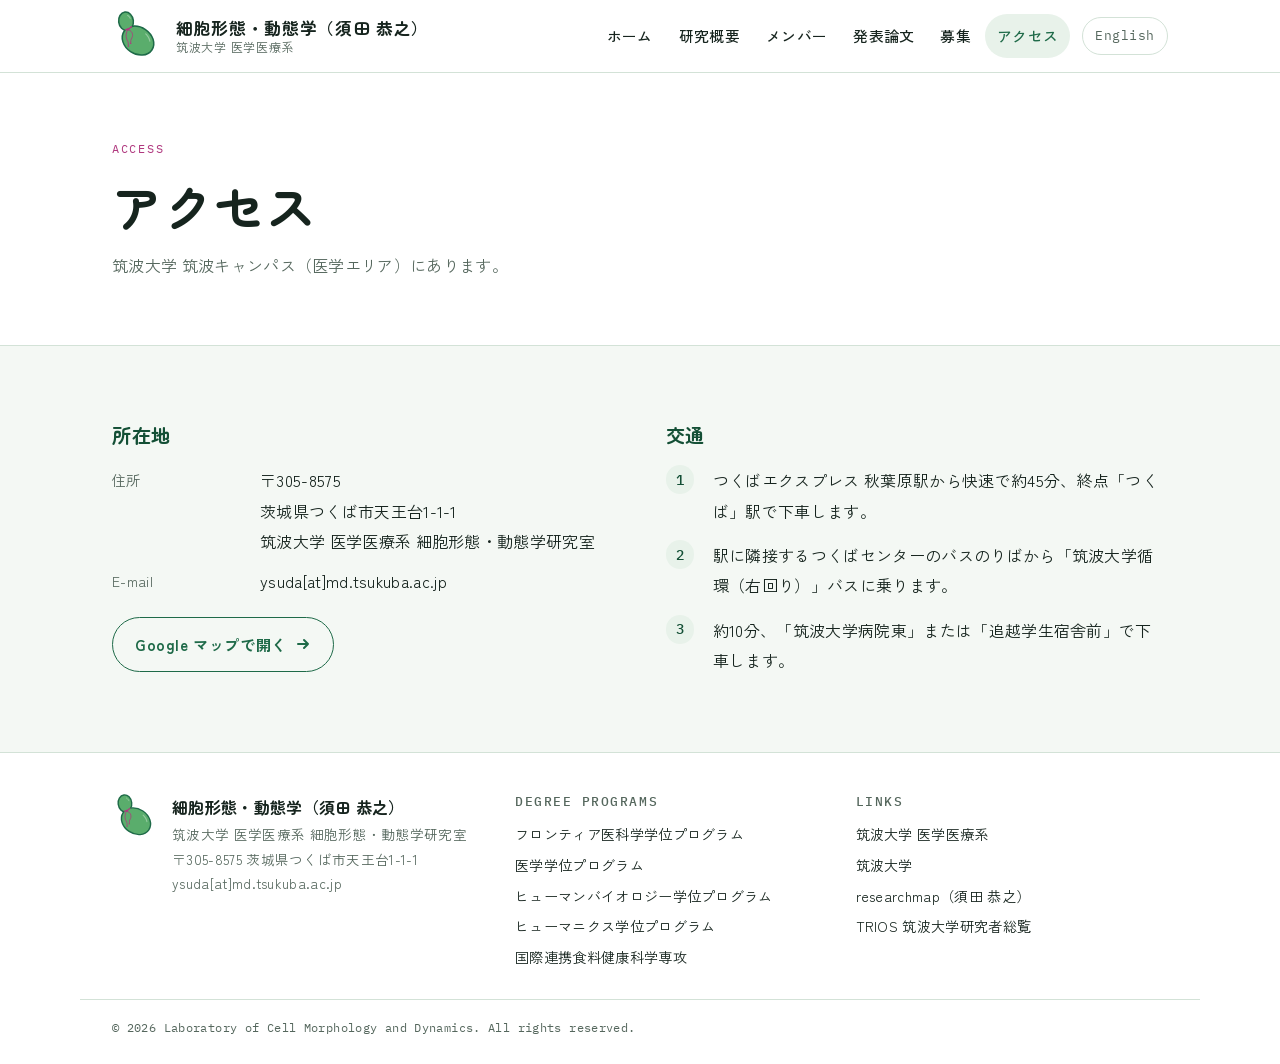
==== commit 830ef459: "Add files via upload" ====
--- a/access.html
+++ b/access.html
@@ -3,9 +3,9 @@
 <head>
 <meta charset="utf-8">
 <meta name="viewport" content="width=device-width, initial-scale=1, viewport-fit=cover">
-<title>アクセス｜分子細胞生物学（須田 恭之）</title>
+<title>アクセス｜細胞形態・動態学（須田 恭之）</title>
 <meta name="claude:viewport-fit-sides" content="cover">
-<meta name="description" content="筑波大学 医学医療系 分子細胞生物学（須田 恭之）。出芽酵母の配偶子形成をモデルに、細胞の若返りの仕組みを研究しています。">
+<meta name="description" content="筑波大学 医学医療系 細胞形態・動態学（須田 恭之）。出芽酵母の配偶子形成をモデルに、細胞の若返りの仕組みを研究しています。">
 <link rel="icon" href="favicon.svg" type="image/svg+xml">
 <link rel="alternate" hreflang="en" href="access_en.html">
 <link rel="preconnect" href="https://fonts.googleapis.com"><link rel="preconnect" href="https://fonts.gstatic.com" crossorigin><link rel="stylesheet" href="https://fonts.googleapis.com/css2?family=IBM+Plex+Mono:wght@400;500&family=Kosugi+Maru&family=Zen+Kaku+Gothic+New:wght@400;500;700&family=Zen+Maru+Gothic:wght@500;700&display=swap">
@@ -26,7 +26,7 @@
 <ellipse cx="38.36" cy="76.24" rx="7.4" ry="6.2" fill="#b0397f"/>
 <path d="M40.36 164.24l-5 14h10z" fill="#b0397f"/><path d="M54.36 148.24l-5 14h10z" fill="#b0397f"/>
 </g>
-</svg><span class="brand-text"><span class="brand-name">分子細胞生物学（須田 恭之）</span><span class="brand-sub">筑波大学 医学医療系</span></span></a>
+</svg><span class="brand-text"><span class="brand-name">細胞形態・動態学（須田 恭之）</span><span class="brand-sub">筑波大学 医学医療系</span></span></a>
     <button class="menu-btn" type="button" aria-controls="site-nav" aria-expanded="false" aria-label="メニュー"><svg class="i-open" viewBox="0 0 24 24" fill="none" stroke="currentColor" stroke-width="2" stroke-linecap="round" aria-hidden="true"><path d="M4 7h16M4 12h16M4 17h16"/></svg><svg class="i-close" viewBox="0 0 24 24" fill="none" stroke="currentColor" stroke-width="2" stroke-linecap="round" aria-hidden="true"><path d="M6 6l12 12M18 6L6 18"/></svg></button>
     <nav class="nav" id="site-nav" data-open="false" aria-label="メインメニュー">
       <ul class="nav-list"><li><a href="index.html">ホーム</a></li><li><a href="research.html">研究概要</a></li><li><a href="members.html">メンバー</a></li><li><a href="publications.html">発表論文</a></li><li><a href="join.html">募集</a></li><li><a href="access.html" aria-current="page">アクセス</a></li></ul>
@@ -41,7 +41,7 @@
 <section class="section"><div class="wrap cols-2">
   <div><h3 class="sub-title">所在地</h3>
     <dl class="dl">
-      <dt>住所</dt><dd>〒305-8575<br>茨城県つくば市天王台1-1-1<br>筑波大学 医学医療系 分子細胞生物学研究室</dd>
+      <dt>住所</dt><dd>〒305-8575<br>茨城県つくば市天王台1-1-1<br>筑波大学 医学医療系 細胞形態・動態学研究室</dd>
       <dt>E-mail</dt><dd>ysuda[at]md.tsukuba.ac.jp</dd>
     </dl>
     <div class="btn-row" style="margin-top:20px"><a class="btn btn-ghost" href="https://www.google.com/maps/search/?api=1&query=%E7%AD%91%E6%B3%A2%E5%A4%A7%E5%AD%A6%20%E5%8C%BB%E5%AD%A6%E3%82%A8%E3%83%AA%E3%82%A2" target="_blank" rel="noopener">Google マップで開く <svg viewBox="0 0 16 16" fill="none" stroke="currentColor" stroke-width="2" stroke-linecap="round" stroke-linejoin="round" aria-hidden="true"><path d="M3 8h10M9 4l4 4-4 4"/></svg></a></div>
@@ -68,11 +68,11 @@
 <ellipse cx="38.36" cy="76.24" rx="7.4" ry="6.2" fill="#b0397f"/>
 <path d="M40.36 164.24l-5 14h10z" fill="#b0397f"/><path d="M54.36 148.24l-5 14h10z" fill="#b0397f"/>
 </g>
-</svg><address><strong>分子細胞生物学（須田 恭之）</strong>筑波大学 医学医療系 分子細胞生物学研究室<br>〒305-8575 茨城県つくば市天王台1-1-1<br>ysuda[at]md.tsukuba.ac.jp</address></div>
-    <div class="footer-col"><h2>Degree programs</h2><ul><li><a href="https://www.md.tsukuba.ac.jp/FrontierSite/" target="_blank" rel="noopener">フロンティア医科学学位プログラム</a></li><li><a href="https://www.md.tsukuba.ac.jp/gradmed/" target="_blank" rel="noopener">医学学位プログラム</a></li><li><a href="https://hbp.tsukuba.ac.jp/" target="_blank" rel="noopener">ヒューマンバイオロジー学位プログラム</a></li><li><a href="https://g-sigma.edu.tsukuba.ac.jp/humanics/" target="_blank" rel="noopener">ヒューマニクス学位プログラム</a></li><li><a href="http://www.gip.tsukuba.ac.jp/" target="_blank" rel="noopener">国際連携食料健康科学専攻</a></li></ul></div>
+</svg><address><strong>細胞形態・動態学（須田 恭之）</strong>筑波大学 医学医療系 細胞形態・動態学研究室<br>〒305-8575 茨城県つくば市天王台1-1-1<br>ysuda[at]md.tsukuba.ac.jp</address></div>
+    <div class="footer-col"><h2>Degree programs</h2><ul><li><a href="https://www.md.tsukuba.ac.jp/FrontierSite/" target="_blank" rel="noopener">フロンティア医科学学位プログラム</a></li><li><a href="https://www.md.tsukuba.ac.jp/gradmed/" target="_blank" rel="noopener">医学学位プログラム</a></li><li><a href="https://hbp.tsukuba.ac.jp/" target="_blank" rel="noopener">ヒューマンバイオロジー学位プログラム</a></li><li><a href="https://g-sigma.edu.tsukuba.ac.jp/humanics/" target="_blank" rel="noopener">ヒューマニクス学位プログラム</a></li><li><a href="https://www.gip.tsukuba.ac.jp/" target="_blank" rel="noopener">国際連携食料健康科学専攻</a></li></ul></div>
     <div class="footer-col"><h2>Links</h2><ul><li><a href="https://www.md.tsukuba.ac.jp/top/" target="_blank" rel="noopener">筑波大学 医学医療系</a></li><li><a href="https://www.tsukuba.ac.jp/" target="_blank" rel="noopener">筑波大学</a></li><li><a href="https://researchmap.jp/yasu_suda/" target="_blank" rel="noopener">researchmap（須田 恭之）</a></li><li><a href="https://trios.tsukuba.ac.jp/researcher/0000003522" target="_blank" rel="noopener">TRIOS 筑波大学研究者総覧</a></li></ul></div>
   </div>
-  <div class="wrap copyright">© 2026 Molecular Cell Biology (SUDA Yasuyuki). All rights reserved.</div>
+  <div class="wrap copyright">© 2026 Laboratory of Cell Morphology and Dynamics. All rights reserved.</div>
 </footer>
 <script src="main.js"></script>
 </body>
--- a/style.css
+++ b/style.css
@@ -474,3 +474,11 @@
 .list-toolbar .filters { margin-bottom: 0; }
 .list-toolbar .pub-legend { margin: 0 0 0 auto; text-align: right; }
 @media (max-width: 560px) { .list-toolbar .pub-legend { margin-left: 0; text-align: left; } }
+
+/* Join page: international students */
+.intl-grid { display: grid; gap: 16px; }
+@media (min-width: 820px) { .intl-grid { grid-template-columns: 1fr 1fr; } }
+.intl-card { background: var(--surface); border: 1px solid var(--line); border-radius: var(--radius); padding: 22px; display: flex; flex-direction: column; gap: 8px; }
+.intl-card h3 { font-size: 1.05rem; color: var(--green-strong); }
+.intl-card p { color: var(--muted); font-size: 0.95rem; line-height: 1.8; }
+.sub-sub { font-family: var(--font-body); font-size: 0.95rem; font-weight: 700; color: var(--ink); margin: 0 0 10px; }
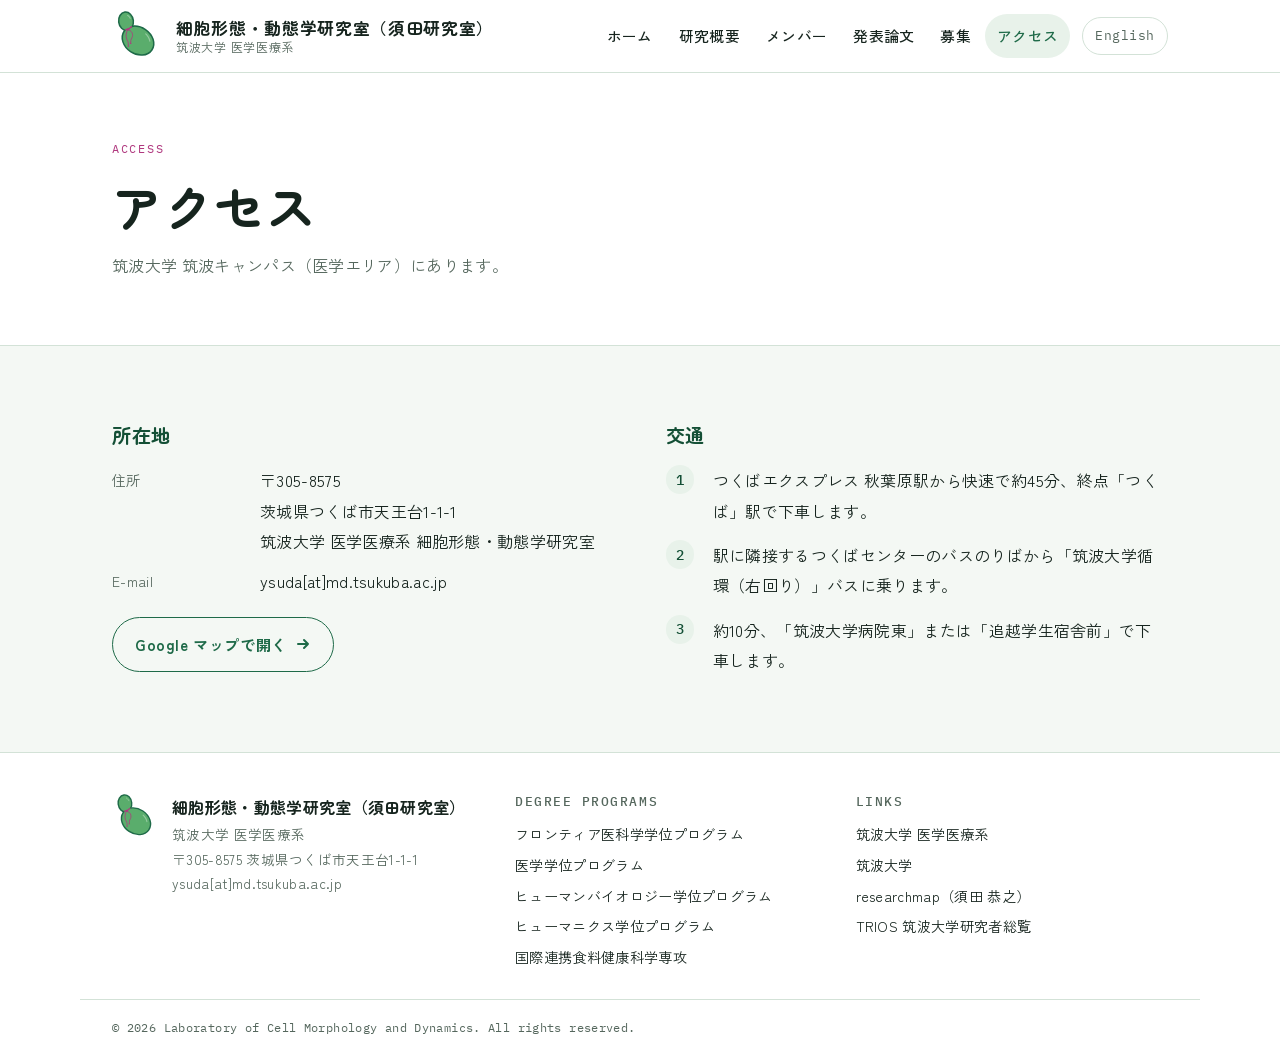
==== commit 966d3932: "Add files via upload" ====
--- a/access.html
+++ b/access.html
@@ -3,9 +3,9 @@
 <head>
 <meta charset="utf-8">
 <meta name="viewport" content="width=device-width, initial-scale=1, viewport-fit=cover">
-<title>アクセス｜細胞形態・動態学（須田 恭之）</title>
+<title>アクセス｜細胞形態・動態学研究室（須田研究室）</title>
 <meta name="claude:viewport-fit-sides" content="cover">
-<meta name="description" content="筑波大学 医学医療系 細胞形態・動態学（須田 恭之）。出芽酵母の配偶子形成をモデルに、細胞の若返りの仕組みを研究しています。">
+<meta name="description" content="筑波大学 医学医療系 細胞形態・動態学研究室（須田研究室）。出芽酵母の配偶子形成をモデルに、細胞の若返りの仕組みを研究しています。">
 <link rel="icon" href="favicon.svg" type="image/svg+xml">
 <link rel="alternate" hreflang="en" href="access_en.html">
 <link rel="preconnect" href="https://fonts.googleapis.com"><link rel="preconnect" href="https://fonts.gstatic.com" crossorigin><link rel="stylesheet" href="https://fonts.googleapis.com/css2?family=IBM+Plex+Mono:wght@400;500&family=Kosugi+Maru&family=Zen+Kaku+Gothic+New:wght@400;500;700&family=Zen+Maru+Gothic:wght@500;700&display=swap">
@@ -26,7 +26,7 @@
 <ellipse cx="38.36" cy="76.24" rx="7.4" ry="6.2" fill="#b0397f"/>
 <path d="M40.36 164.24l-5 14h10z" fill="#b0397f"/><path d="M54.36 148.24l-5 14h10z" fill="#b0397f"/>
 </g>
-</svg><span class="brand-text"><span class="brand-name">細胞形態・動態学（須田 恭之）</span><span class="brand-sub">筑波大学 医学医療系</span></span></a>
+</svg><span class="brand-text"><span class="brand-name">細胞形態・動態学研究室（須田研究室）</span><span class="brand-sub">筑波大学 医学医療系</span></span></a>
     <button class="menu-btn" type="button" aria-controls="site-nav" aria-expanded="false" aria-label="メニュー"><svg class="i-open" viewBox="0 0 24 24" fill="none" stroke="currentColor" stroke-width="2" stroke-linecap="round" aria-hidden="true"><path d="M4 7h16M4 12h16M4 17h16"/></svg><svg class="i-close" viewBox="0 0 24 24" fill="none" stroke="currentColor" stroke-width="2" stroke-linecap="round" aria-hidden="true"><path d="M6 6l12 12M18 6L6 18"/></svg></button>
     <nav class="nav" id="site-nav" data-open="false" aria-label="メインメニュー">
       <ul class="nav-list"><li><a href="index.html">ホーム</a></li><li><a href="research.html">研究概要</a></li><li><a href="members.html">メンバー</a></li><li><a href="publications.html">発表論文</a></li><li><a href="join.html">募集</a></li><li><a href="access.html" aria-current="page">アクセス</a></li></ul>
@@ -68,7 +68,7 @@
 <ellipse cx="38.36" cy="76.24" rx="7.4" ry="6.2" fill="#b0397f"/>
 <path d="M40.36 164.24l-5 14h10z" fill="#b0397f"/><path d="M54.36 148.24l-5 14h10z" fill="#b0397f"/>
 </g>
-</svg><address><strong>細胞形態・動態学（須田 恭之）</strong>筑波大学 医学医療系 細胞形態・動態学研究室<br>〒305-8575 茨城県つくば市天王台1-1-1<br>ysuda[at]md.tsukuba.ac.jp</address></div>
+</svg><address><strong>細胞形態・動態学研究室（須田研究室）</strong>筑波大学 医学医療系<br>〒305-8575 茨城県つくば市天王台1-1-1<br>ysuda[at]md.tsukuba.ac.jp</address></div>
     <div class="footer-col"><h2>Degree programs</h2><ul><li><a href="https://www.md.tsukuba.ac.jp/FrontierSite/" target="_blank" rel="noopener">フロンティア医科学学位プログラム</a></li><li><a href="https://www.md.tsukuba.ac.jp/gradmed/" target="_blank" rel="noopener">医学学位プログラム</a></li><li><a href="https://hbp.tsukuba.ac.jp/" target="_blank" rel="noopener">ヒューマンバイオロジー学位プログラム</a></li><li><a href="https://g-sigma.edu.tsukuba.ac.jp/humanics/" target="_blank" rel="noopener">ヒューマニクス学位プログラム</a></li><li><a href="https://www.gip.tsukuba.ac.jp/" target="_blank" rel="noopener">国際連携食料健康科学専攻</a></li></ul></div>
     <div class="footer-col"><h2>Links</h2><ul><li><a href="https://www.md.tsukuba.ac.jp/top/" target="_blank" rel="noopener">筑波大学 医学医療系</a></li><li><a href="https://www.tsukuba.ac.jp/" target="_blank" rel="noopener">筑波大学</a></li><li><a href="https://researchmap.jp/yasu_suda/" target="_blank" rel="noopener">researchmap（須田 恭之）</a></li><li><a href="https://trios.tsukuba.ac.jp/researcher/0000003522" target="_blank" rel="noopener">TRIOS 筑波大学研究者総覧</a></li></ul></div>
   </div>
--- a/style.css
+++ b/style.css
@@ -209,8 +209,9 @@
 }
 @media (min-width: 900px) { .hero-grid { grid-template-columns: 1.2fr 0.8fr; } }
 .hero-copy { display: flex; flex-direction: column; gap: 20px; min-width: 0; }
-.hero-org { font-size: clamp(1.25rem, 0.9rem + 1.4vw, 1.8rem); color: var(--muted); letter-spacing: 0.06em; line-height: 1.5; }
-.hero-org b { color: var(--green); font-weight: 700; }
+.hero-org { font-size: clamp(1.25rem, 0.9rem + 1.4vw, 1.8rem); color: var(--green); letter-spacing: 0.06em; line-height: 1.5; }
+.hero-org b { color: var(--muted); font-weight: 400; }
+.hero-org span { font-family: var(--font-display); font-weight: 700; }
 .hero h1 { font-size: var(--step-4); font-weight: 700; line-height: 1.35; }
 .hero h1 .accent { color: var(--green); }
 .nw { white-space: nowrap; }
